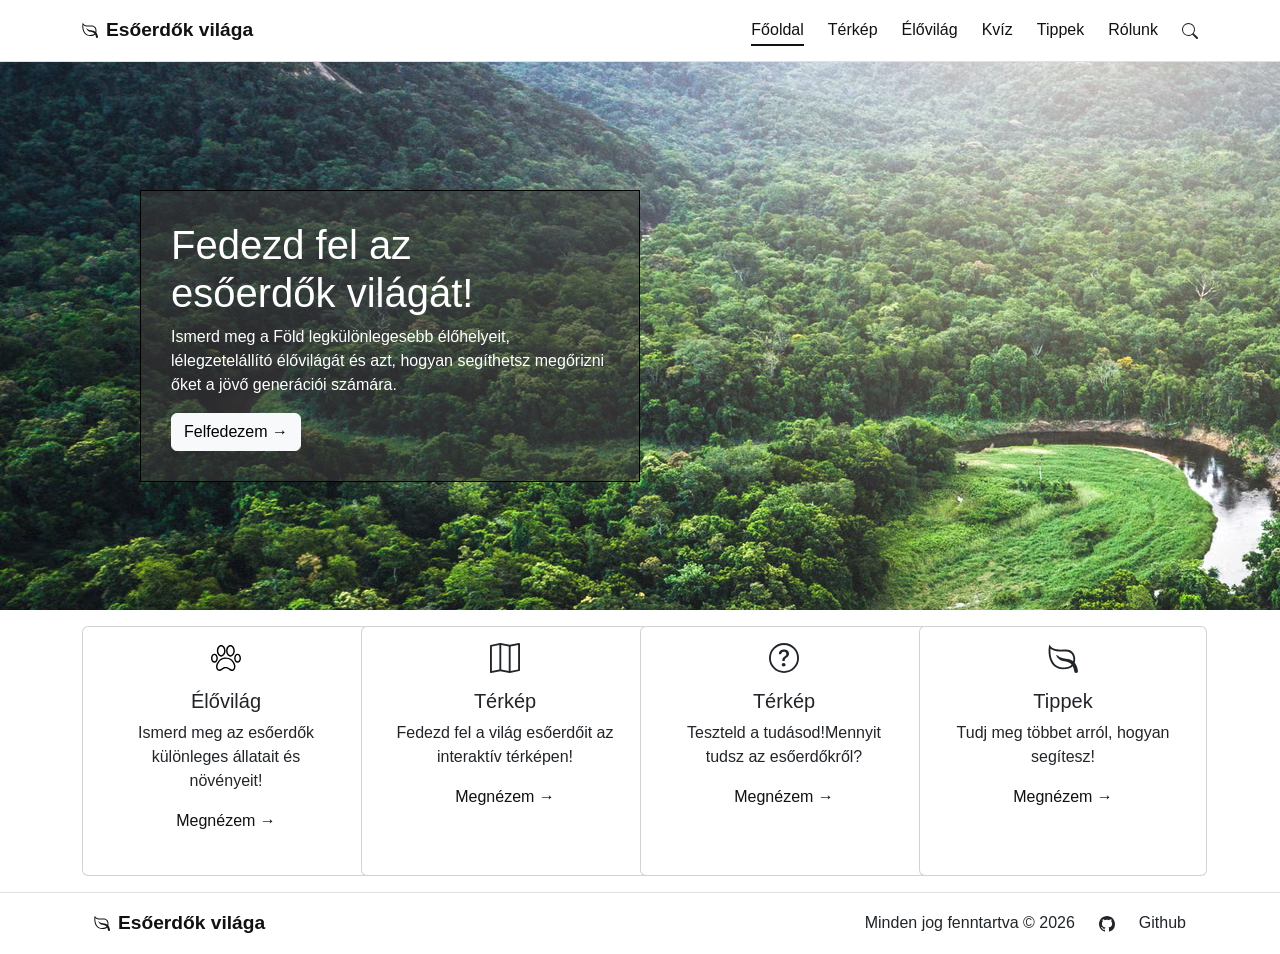
==== index.html @ 0c9f37f6 "kviz.html link hozzáadása a nav-hoz" ====
<!DOCTYPE html>
<html lang="hu">

<head>
    <meta charset="UTF-8">
    <meta name="viewport" content="width=device-width, initial-scale=1.0">
    <title>Esőerdő project</title>
    <link rel="stylesheet" href="css/bootstrap.min.css">
    <link rel="stylesheet" href="css/style.css">

</head>

<body>
    <header class="border-bottom">
        <div class="container d-flex justify-content-between align-items-center py-3">
            <a href="#" class="logo d-flex align-items-center gap-2">
                <svg xmlns="http://www.w3.org/2000/svg" width="16" height="16" fill="currentColor" class="bi bi-leaf"
                    viewBox="0 0 16 16">
                    <path
                        d="M1.4 1.7c.216.289.65.84 1.725 1.274 1.093.44 2.884.774 5.834.528l.37-.023c1.823-.06 3.117.598 3.956 1.579C14.16 6.082 14.5 7.41 14.5 8.5c0 .58-.032 1.285-.229 1.997q.198.248.382.54c.756 1.2 1.19 2.563 1.348 3.966a1 1 0 0 1-1.98.198c-.13-.97-.397-1.913-.868-2.77C12.173 13.386 10.565 14 8 14c-1.854 0-3.32-.544-4.45-1.435-1.125-.887-1.89-2.095-2.391-3.383C.16 6.62.16 3.646.509 1.902L.73.806zm-.05 1.39c-.146 1.609-.008 3.809.74 5.728.457 1.17 1.13 2.213 2.079 2.961.942.744 2.185 1.22 3.83 1.221 2.588 0 3.91-.66 4.609-1.445-1.789-2.46-4.121-1.213-6.342-2.68-.74-.488-1.735-1.323-1.844-2.308-.023-.214.237-.274.38-.112 1.4 1.6 3.573 1.757 5.59 2.045 1.227.215 2.21.526 3.033 1.158.058-.39.075-.782.075-1.158 0-.91-.288-1.988-.975-2.792-.626-.732-1.622-1.281-3.167-1.229l-.316.02c-3.05.253-5.01-.08-6.291-.598a5.3 5.3 0 0 1-1.4-.811" />
                </svg>
                <span>Esőerdők világa</span>
            </a>

            <nav>
                <ul class="d-flex align-items-center gap-4 m-0 p-0">
                    <li><a href="#" class="active">Főoldal</a></li>
                    <li><a href="#">Térkép</a></li>
                    <li><a href="#">Élővilág</a></li>
                    <li><a href="./pages/kviz.html">Kvíz</a></li>
                    <li><a href="#">Tippek</a></li>
                    <li><a href="#">Rólunk</a></li>
                    <li>
                        <svg xmlns="http://www.w3.org/2000/svg" width="16" height="16" fill="currentColor"
                            class="bi bi-search" viewBox="0 0 16 16">
                            <path
                                d="M11.742 10.344a6.5 6.5 0 1 0-1.397 1.398h-.001q.044.06.098.115l3.85 3.85a1 1 0 0 0 1.415-1.414l-3.85-3.85a1 1 0 0 0-.115-.1zM12 6.5a5.5 5.5 0 1 1-11 0 5.5 5.5 0 0 1 11 0" />
                        </svg>
                    </li>
                </ul>
            </nav>
        </div>
    </header>
    <main>
        <section class="hero mb-3">
            <div class="container">
                <div class="col-lg-6">
                    <h1>Fedezd fel az<br>esőerdők világát!</h1>
                    <p>
                        Ismerd meg a Föld legkülönlegesebb élőhelyeit, lélegzetelállító
                        élővilágát és azt, hogyan segíthetsz megőrizni őket a jövő generációi számára.
                    </p>
                    <a href="#" class="btn btn-light hero-btn">Felfedezem →</a>
                </div>
            </div>
        </section>
        <section class="cards mb-3">
            <div class="container">
                <div class="d-flex">
                    <div class="col-lg-3">
                        <div class="card p-3 text-center" style="width: 18rem;">
                            <img src="./img/paw-icon.svg" class="card-img-top paw" alt="Állat Mancs"
                                title="Állat Mancs">
                            <div class="card-body">
                                <h5 class="card-title">Élővilág</h5>
                                <p class="card-text">Ismerd meg az esőerdők különleges állatait és növényeit!</p>
                                <a href="#">Megnézem →</a>
                            </div>
                        </div>
                    </div>

                    <div class="col-lg-3">
                        <div class="card p-3 text-center" style="width: 18rem;">
                            <svg class="card-img-top" title="Térkép Ikon" alt="Térkép Ikon"
                                xmlns="http://www.w3.org/2000/svg" width="16" height="16" fill="currentColor"
                                class="bi bi-map" viewBox="0 0 16 16">
                                <path fill-rule="evenodd"
                                    d="M15.817.113A.5.5 0 0 1 16 .5v14a.5.5 0 0 1-.402.49l-5 1a.5.5 0 0 1-.196 0L5.5 15.01l-4.902.98A.5.5 0 0 1 0 15.5v-14a.5.5 0 0 1 .402-.49l5-1a.5.5 0 0 1 .196 0L10.5.99l4.902-.98a.5.5 0 0 1 .415.103M10 1.91l-4-.8v12.98l4 .8zm1 12.98 4-.8V1.11l-4 .8zm-6-.8V1.11l-4 .8v12.98z" />
                            </svg>
                            <div class="card-body">
                                <h5 class="card-title">Térkép</h5>
                                <p class="card-text">Fedezd fel a világ esőerdőit az interaktív térképen!</p>
                                <a href="#">Megnézem →</a>
                            </div>
                        </div>
                    </div>

                    <div class="col-lg-3">
                        <div class="card p-3 text-center" style="width: 18rem;">
                            <svg class="card-img-top" title="Kvíz Ikon" alt="Kvíz Ikon"
                                xmlns="http://www.w3.org/2000/svg" width="16" height="16" fill="currentColor"
                                class="bi bi-question-circle" viewBox="0 0 16 16">
                                <path d="M8 15A7 7 0 1 1 8 1a7 7 0 0 1 0 14m0 1A8 8 0 1 0 8 0a8 8 0 0 0 0 16" />
                                <path
                                    d="M5.255 5.786a.237.237 0 0 0 .241.247h.825c.138 0 .248-.113.266-.25.09-.656.54-1.134 1.342-1.134.686 0 1.314.343 1.314 1.168 0 .635-.374.927-.965 1.371-.673.489-1.206 1.06-1.168 1.987l.003.217a.25.25 0 0 0 .25.246h.811a.25.25 0 0 0 .25-.25v-.105c0-.718.273-.927 1.01-1.486.609-.463 1.244-.977 1.244-2.056 0-1.511-1.276-2.241-2.673-2.241-1.267 0-2.655.59-2.75 2.286m1.557 5.763c0 .533.425.927 1.01.927.609 0 1.028-.394 1.028-.927 0-.552-.42-.94-1.029-.94-.584 0-1.009.388-1.009.94" />
                            </svg>
                            <div class="card-body">
                                <h5 class="card-title">Térkép</h5>
                                <p class="card-text">Teszteld a tudásod!Mennyit tudsz az esőerdőkről?</p>
                                <a href="#">Megnézem →</a>
                            </div>
                        </div>
                    </div>

                    <div class="col-lg-3">
                        <div class="card text-center p-3" style="width: 18rem;">
                            <svg class="card-img-top" title="Levél Ikon" alt="Levél Ikon"
                             xmlns="http://www.w3.org/2000/svg" width="16" height="16" fill="currentColor"
                                class="bi bi-leaf" viewBox="0 0 16 16">
                                <path
                                    d="M1.4 1.7c.216.289.65.84 1.725 1.274 1.093.44 2.884.774 5.834.528l.37-.023c1.823-.06 3.117.598 3.956 1.579C14.16 6.082 14.5 7.41 14.5 8.5c0 .58-.032 1.285-.229 1.997q.198.248.382.54c.756 1.2 1.19 2.563 1.348 3.966a1 1 0 0 1-1.98.198c-.13-.97-.397-1.913-.868-2.77C12.173 13.386 10.565 14 8 14c-1.854 0-3.32-.544-4.45-1.435-1.125-.887-1.89-2.095-2.391-3.383C.16 6.62.16 3.646.509 1.902L.73.806zm-.05 1.39c-.146 1.609-.008 3.809.74 5.728.457 1.17 1.13 2.213 2.079 2.961.942.744 2.185 1.22 3.83 1.221 2.588 0 3.91-.66 4.609-1.445-1.789-2.46-4.121-1.213-6.342-2.68-.74-.488-1.735-1.323-1.844-2.308-.023-.214.237-.274.38-.112 1.4 1.6 3.573 1.757 5.59 2.045 1.227.215 2.21.526 3.033 1.158.058-.39.075-.782.075-1.158 0-.91-.288-1.988-.975-2.792-.626-.732-1.622-1.281-3.167-1.229l-.316.02c-3.05.253-5.01-.08-6.291-.598a5.3 5.3 0 0 1-1.4-.811" />
                            </svg>
                            <div class="card-body">
                                <h5 class="card-title">Tippek</h5>
                                <p class="card-text">Tudj meg többet arról, hogyan segítesz!</p>
                                <a href="#">Megnézem →</a>
                            </div>
                        </div>
                    </div>
                </div>
            </div>
        </section>
    </main>
    <footer class="border-top">
        <div class="container">
            <div class="container d-flex justify-content-between align-items-center py-3">
                <a href="#" class="logo d-flex align-items-center gap-2">
                    <svg xmlns="http://www.w3.org/2000/svg" width="16" height="16" fill="currentColor"
                        class="bi bi-leaf" viewBox="0 0 16 16">
                        <path
                            d="M1.4 1.7c.216.289.65.84 1.725 1.274 1.093.44 2.884.774 5.834.528l.37-.023c1.823-.06 3.117.598 3.956 1.579C14.16 6.082 14.5 7.41 14.5 8.5c0 .58-.032 1.285-.229 1.997q.198.248.382.54c.756 1.2 1.19 2.563 1.348 3.966a1 1 0 0 1-1.98.198c-.13-.97-.397-1.913-.868-2.77C12.173 13.386 10.565 14 8 14c-1.854 0-3.32-.544-4.45-1.435-1.125-.887-1.89-2.095-2.391-3.383C.16 6.62.16 3.646.509 1.902L.73.806zm-.05 1.39c-.146 1.609-.008 3.809.74 5.728.457 1.17 1.13 2.213 2.079 2.961.942.744 2.185 1.22 3.83 1.221 2.588 0 3.91-.66 4.609-1.445-1.789-2.46-4.121-1.213-6.342-2.68-.74-.488-1.735-1.323-1.844-2.308-.023-.214.237-.274.38-.112 1.4 1.6 3.573 1.757 5.59 2.045 1.227.215 2.21.526 3.033 1.158.058-.39.075-.782.075-1.158 0-.91-.288-1.988-.975-2.792-.626-.732-1.622-1.281-3.167-1.229l-.316.02c-3.05.253-5.01-.08-6.291-.598a5.3 5.3 0 0 1-1.4-.811" />
                    </svg>
                    <span>Esőerdők világa</span>
                </a>

                <nav>
                    <ul class="d-flex align-items-center gap-4 m-0 p-0">
                        <li>Minden jog fenntartva &copy; 2026</li>
                        <li><svg xmlns="http://www.w3.org/2000/svg" width="16" height="16" fill="currentColor"
                                class="bi bi-github" viewBox="0 0 16 16">
                                <path
                                    d="M8 0C3.58 0 0 3.58 0 8c0 3.54 2.29 6.53 5.47 7.59.4.07.55-.17.55-.38 0-.19-.01-.82-.01-1.49-2.01.37-2.53-.49-2.69-.94-.09-.23-.48-.94-.82-1.13-.28-.15-.68-.52-.01-.53.63-.01 1.08.58 1.23.82.72 1.21 1.87.87 2.33.66.07-.52.28-.87.51-1.07-1.78-.2-3.64-.89-3.64-3.95 0-.87.31-1.59.82-2.15-.08-.2-.36-1.02.08-2.12 0 0 .67-.21 2.2.82.64-.18 1.32-.27 2-.27s1.36.09 2 .27c1.53-1.04 2.2-.82 2.2-.82.44 1.1.16 1.92.08 2.12.51.56.82 1.27.82 2.15 0 3.07-1.87 3.75-3.65 3.95.29.25.54.73.54 1.48 0 1.07-.01 1.93-.01 2.2 0 .21.15.46.55.38A8.01 8.01 0 0 0 16 8c0-4.42-3.58-8-8-8" />
                            </svg></li>
                        <li>Github</li>
                    </ul>
                </nav>
            </div>
        </div>
    </footer>
    <script src="js/bootstrap.bundle.min.js"></script>
    <script src="js/script.js"></script>
</body>

</html>
---- css/style.css ----
body {
    font-family: 'Inter', sans-serif;
}

.logo {
    color: #111;
    font-size: larger;
    font-weight: 700;
    text-decoration: none;
}

header ul,
footer ul {
    list-style: none;
}

header nav a,
footer nav a {
    font-size: medium;
    padding-bottom: 6px;
    border-bottom: 2px solid transparent;
}

.card-body a,
header nav a,
footer nav a {
    text-decoration: none;
    color: #111;
}

header nav a.active,
header nav a:hover {
    border-bottom-color: #111;
}

.hero {
    background-image: url(../img/hero-bg.webp);
    padding: 10%;
    color: #fff;
}

.hero .col-lg-6 {
    background-color: rgba(58, 56, 56, 0.6);
    border: 1px solid black;
    padding: 3%;
}

.cards svg, .paw{
    height: 30px;
}

.card{
    height: 250px;
}
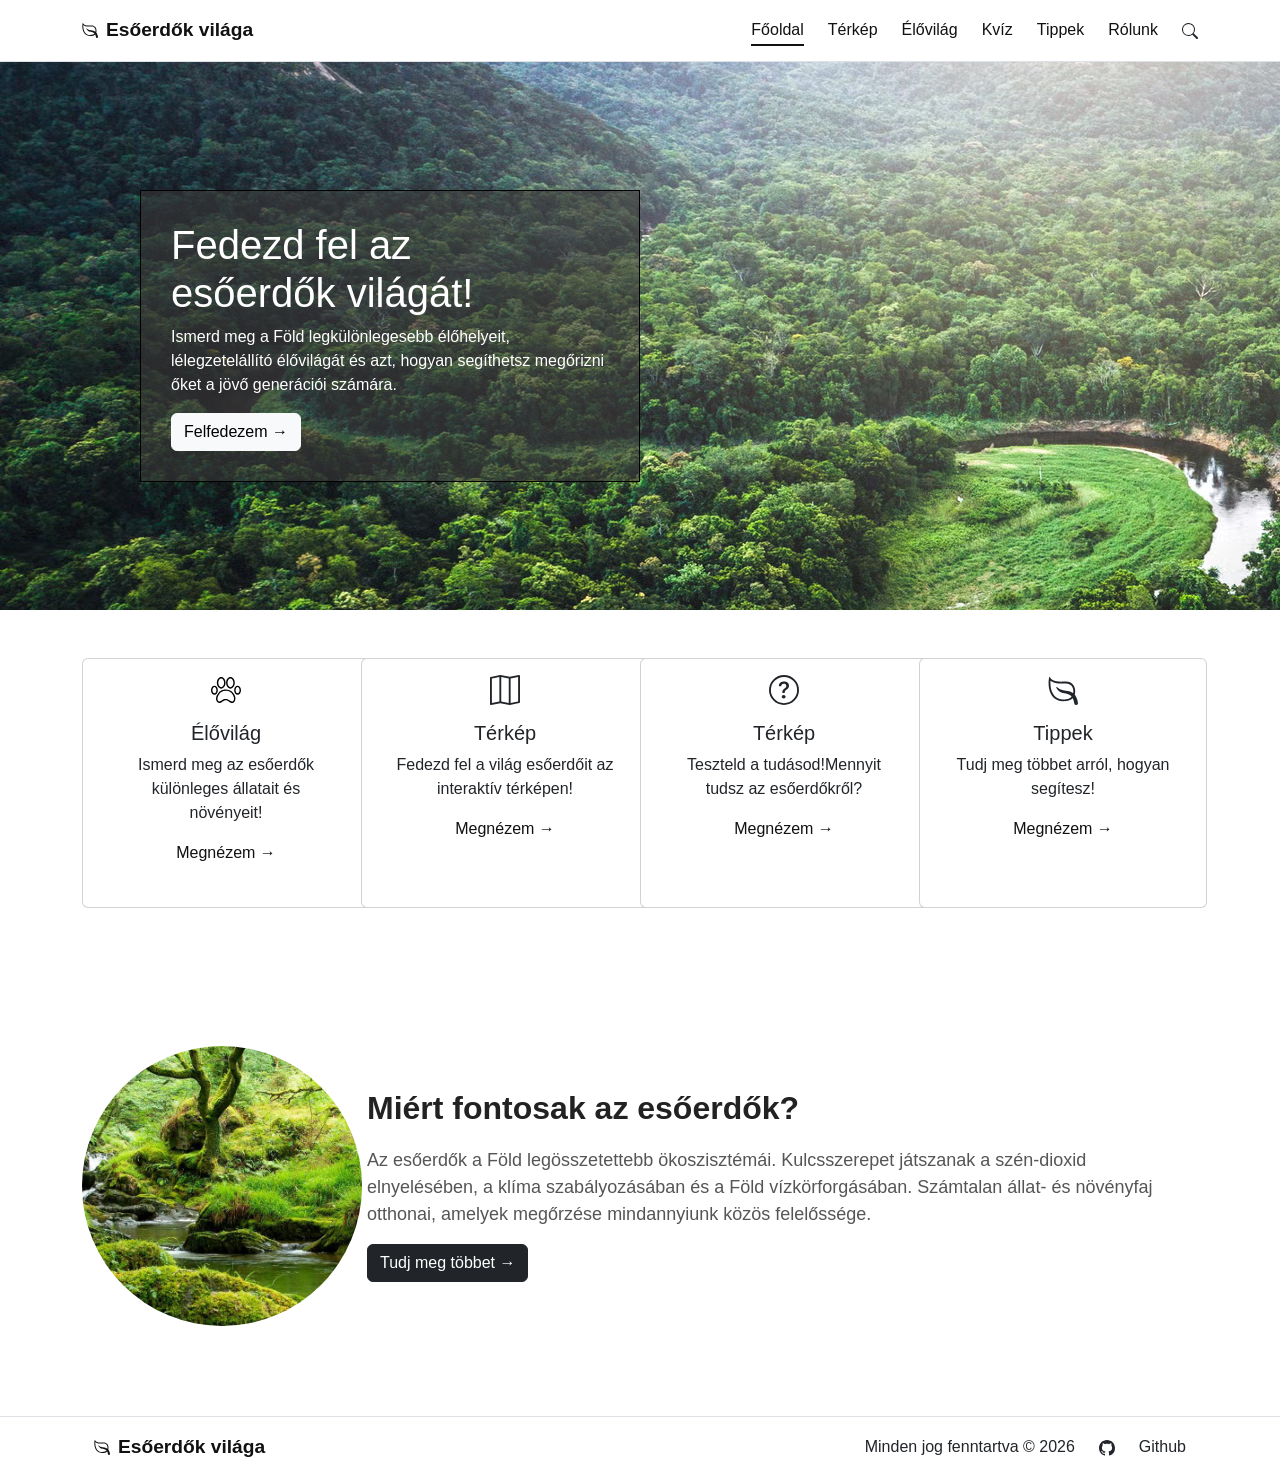
==== commit cb7da76a: "about rész elkészítése" ====
--- a/index.html
+++ b/index.html
@@ -42,7 +42,7 @@
         </div>
     </header>
     <main>
-        <section class="hero mb-3">
+        <section class="hero mb-5">
             <div class="container">
                 <div class="col-lg-6">
                     <h1>Fedezd fel az<br>esőerdők világát!</h1>
@@ -54,7 +54,7 @@
                 </div>
             </div>
         </section>
-        <section class="cards mb-3">
+        <section class="cards mb-5">
             <div class="container">
                 <div class="d-flex">
                     <div class="col-lg-3">
@@ -105,7 +105,7 @@
                     <div class="col-lg-3">
                         <div class="card text-center p-3" style="width: 18rem;">
                             <svg class="card-img-top" title="Levél Ikon" alt="Levél Ikon"
-                             xmlns="http://www.w3.org/2000/svg" width="16" height="16" fill="currentColor"
+                                xmlns="http://www.w3.org/2000/svg" width="16" height="16" fill="currentColor"
                                 class="bi bi-leaf" viewBox="0 0 16 16">
                                 <path
                                     d="M1.4 1.7c.216.289.65.84 1.725 1.274 1.093.44 2.884.774 5.834.528l.37-.023c1.823-.06 3.117.598 3.956 1.579C14.16 6.082 14.5 7.41 14.5 8.5c0 .58-.032 1.285-.229 1.997q.198.248.382.54c.756 1.2 1.19 2.563 1.348 3.966a1 1 0 0 1-1.98.198c-.13-.97-.397-1.913-.868-2.77C12.173 13.386 10.565 14 8 14c-1.854 0-3.32-.544-4.45-1.435-1.125-.887-1.89-2.095-2.391-3.383C.16 6.62.16 3.646.509 1.902L.73.806zm-.05 1.39c-.146 1.609-.008 3.809.74 5.728.457 1.17 1.13 2.213 2.079 2.961.942.744 2.185 1.22 3.83 1.221 2.588 0 3.91-.66 4.609-1.445-1.789-2.46-4.121-1.213-6.342-2.68-.74-.488-1.735-1.323-1.844-2.308-.023-.214.237-.274.38-.112 1.4 1.6 3.573 1.757 5.59 2.045 1.227.215 2.21.526 3.033 1.158.058-.39.075-.782.075-1.158 0-.91-.288-1.988-.975-2.792-.626-.732-1.622-1.281-3.167-1.229l-.316.02c-3.05.253-5.01-.08-6.291-.598a5.3 5.3 0 0 1-1.4-.811" />
@@ -116,6 +116,25 @@
                                 <a href="#">Megnézem →</a>
                             </div>
                         </div>
+                    </div>
+                </div>
+            </div>
+        </section>
+        <section class="about">
+            <div class="container">
+                <div class="row align-items-center">
+                    <div class="col-lg-3">
+                        <img src="./img/esoerdo-folyo.jpg" class="about-img rounded-circle" alt="Esőerdő és folyó"
+                            title="Esőerdő és folyó">
+                    </div>
+                    <div class="col-lg-9">
+                        <h2>Miért fontosak az esőerdők?</h2>
+                        <p>
+                            Az esőerdők a Föld legösszetettebb ökoszisztémái. Kulcsszerepet játszanak a szén-dioxid
+                            elnyelésében, a klíma szabályozásában és a Föld vízkörforgásában. Számtalan állat- és
+                            növényfaj otthonai, amelyek megőrzése mindannyiunk közös felelőssége.
+                        </p>
+                        <button type="button" class="btn btn-dark"><a href="#">Tudj meg többet →</a></button>   
                     </div>
                 </div>
             </div>
--- a/css/style.css
+++ b/css/style.css
@@ -51,4 +51,30 @@
 
 .card{
     height: 250px;
+}
+
+
+.about {
+    padding: 90px 0;
+}
+
+.about-img {
+    width: 280px;
+    height: 280px;
+    object-fit: cover;
+}
+
+.about h2 {
+    font-weight: 700;
+    color: #222;
+    margin-bottom: 20px;
+}
+
+.about p {
+    color: #555;
+    font-size: 18px;
+}
+.btn-dark a {
+  color: #fff;
+  text-decoration: none;
 }
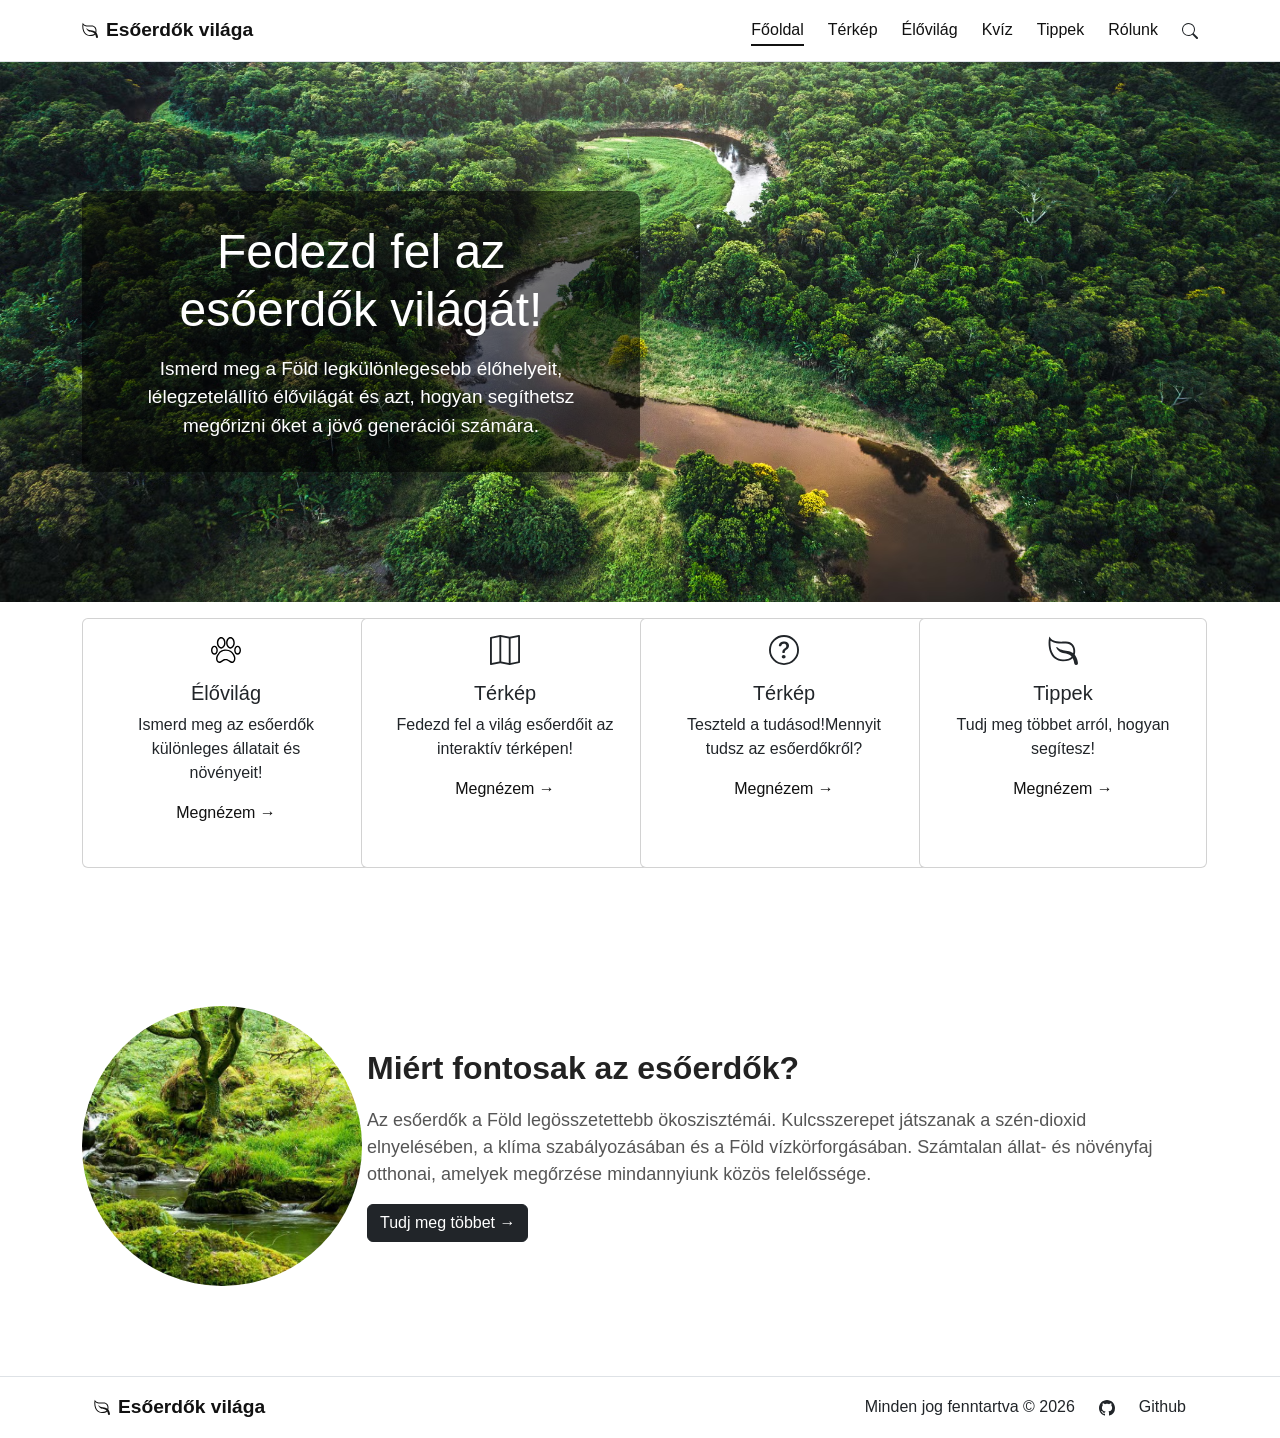
==== commit a957fc15: "elovilag.js + főoldal hero szépítés" ====
--- a/index.html
+++ b/index.html
@@ -25,11 +25,11 @@
             <nav>
                 <ul class="d-flex align-items-center gap-4 m-0 p-0">
                     <li><a href="#" class="active">Főoldal</a></li>
-                    <li><a href="#">Térkép</a></li>
-                    <li><a href="#">Élővilág</a></li>
+                    <li><a href="./pages/terkep.html">Térkép</a></li>
+                    <li><a href="./pages/elovilag.html">Élővilág</a></li>
                     <li><a href="./pages/kviz.html">Kvíz</a></li>
-                    <li><a href="#">Tippek</a></li>
-                    <li><a href="#">Rólunk</a></li>
+                    <li><a href="./pages/tippek.html">Tippek</a></li>
+                    <li><a href="./pages/rolunk.html">Rólunk</a></li>
                     <li>
                         <svg xmlns="http://www.w3.org/2000/svg" width="16" height="16" fill="currentColor"
                             class="bi bi-search" viewBox="0 0 16 16">
@@ -42,15 +42,14 @@
         </div>
     </header>
     <main>
-        <section class="hero mb-5">
+        <section class="hero text-center mb-3">
             <div class="container">
                 <div class="col-lg-6">
-                    <h1>Fedezd fel az<br>esőerdők világát!</h1>
+                    <h1>Fedezd fel az
+                        esőerdők világát!</h1>
                     <p>
-                        Ismerd meg a Föld legkülönlegesebb élőhelyeit, lélegzetelállító
-                        élővilágát és azt, hogyan segíthetsz megőrizni őket a jövő generációi számára.
+                        Ismerd meg a Föld legkülönlegesebb élőhelyeit, lélegzetelállító élővilágát és azt, hogyan segíthetsz megőrizni őket a jövő generációi számára.
                     </p>
-                    <a href="#" class="btn btn-light hero-btn">Felfedezem →</a>
                 </div>
             </div>
         </section>
@@ -134,7 +133,7 @@
                             elnyelésében, a klíma szabályozásában és a Föld vízkörforgásában. Számtalan állat- és
                             növényfaj otthonai, amelyek megőrzése mindannyiunk közös felelőssége.
                         </p>
-                        <button type="button" class="btn btn-dark"><a href="#">Tudj meg többet →</a></button>   
+                        <button type="button" class="btn btn-dark"><a href="#">Tudj meg többet →</a></button>
                     </div>
                 </div>
             </div>
--- a/css/style.css
+++ b/css/style.css
@@ -34,22 +34,36 @@
 }
 
 .hero {
-    background-image: url(../img/hero-bg.webp);
-    padding: 10%;
+    width: 100%;
+    min-height: 60vh;
+    background: url("../img/hero-bg.webp") center / cover no-repeat;
+    display: flex;
+    align-items: center;
+}
+
+.hero .col-lg-6 {
+    padding: 32px 40px;
+    background: rgba(0, 0, 0, 0.55);
+    border-radius: 10px;
     color: #fff;
 }
 
-.hero .col-lg-6 {
-    background-color: rgba(58, 56, 56, 0.6);
-    border: 1px solid black;
-    padding: 3%;
+.hero h1 {
+    font-size: 48px;
+    margin-bottom: 16px;
 }
 
-.cards svg, .paw{
+.hero p {
+    font-size: 19px;
+    margin: 0;
+}
+
+.cards svg,
+.paw {
     height: 30px;
 }
 
-.card{
+.card {
     height: 250px;
 }
 
@@ -74,7 +88,8 @@
     color: #555;
     font-size: 18px;
 }
+
 .btn-dark a {
-  color: #fff;
-  text-decoration: none;
+    color: #fff;
+    text-decoration: none;
 }
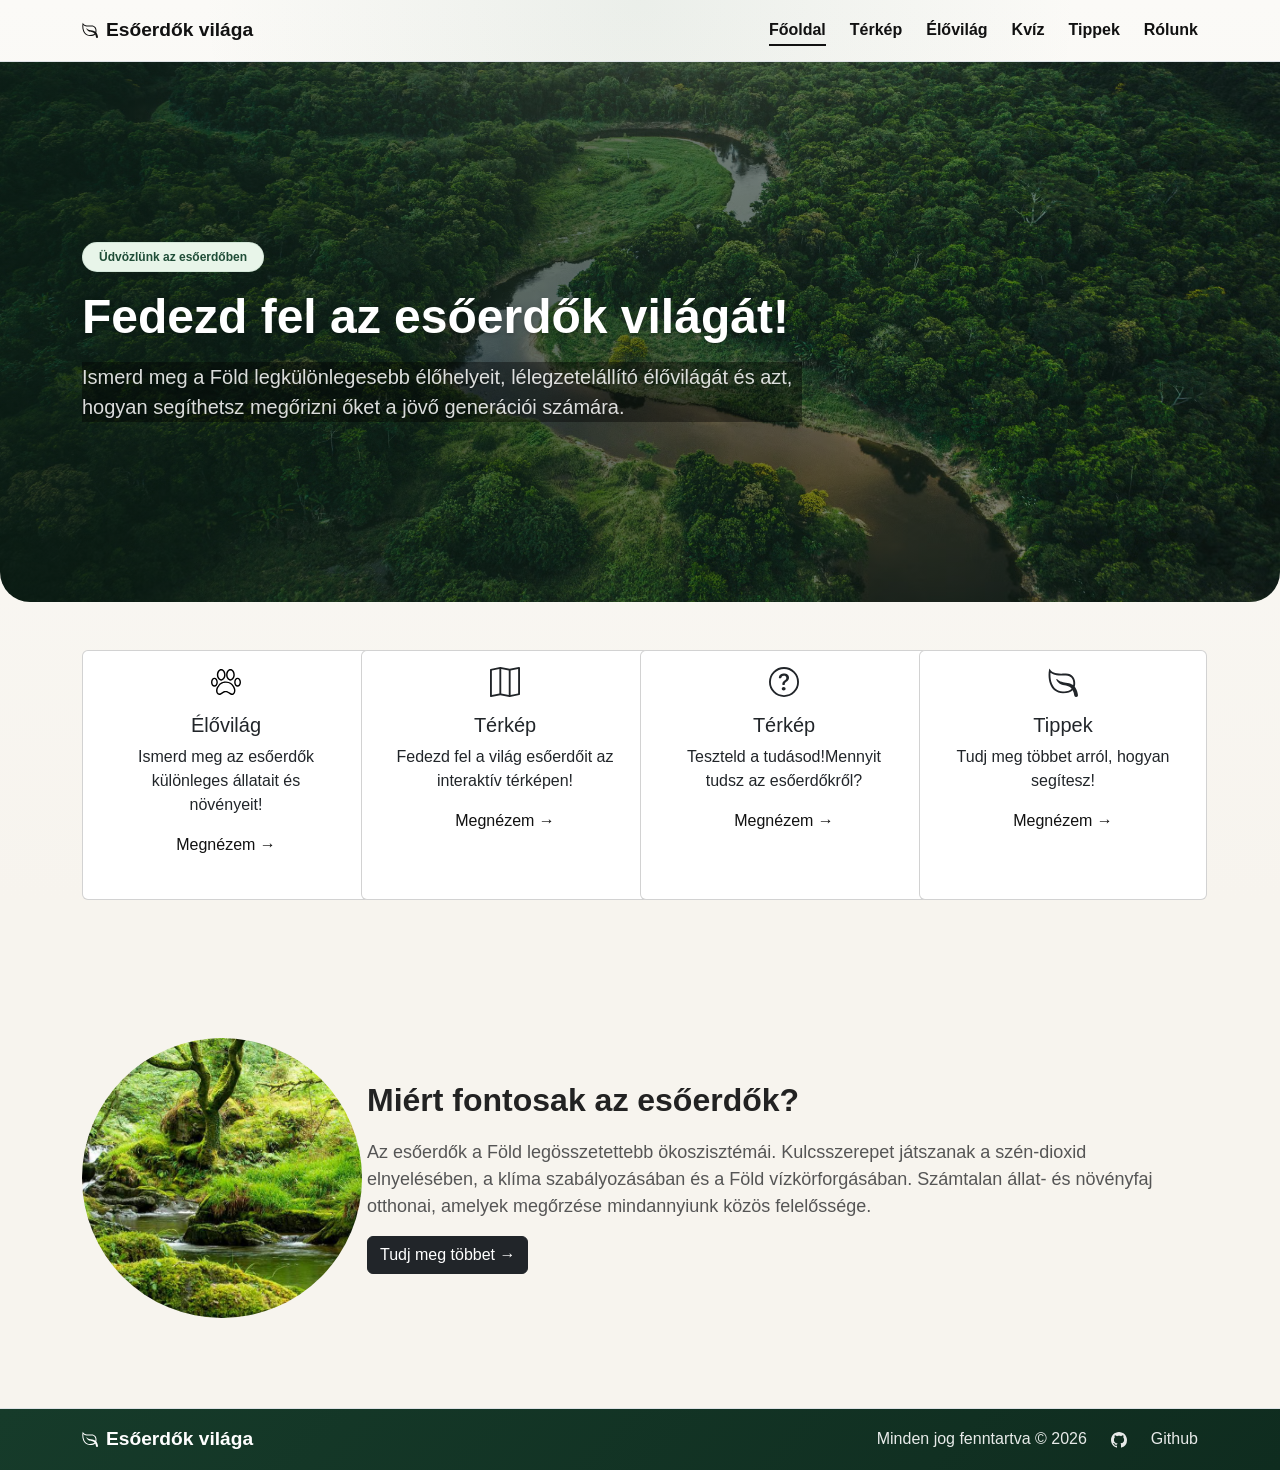
==== commit f7e000a2: "navbar, hero és footer egységesítése globálisan" ====
--- a/index.html
+++ b/index.html
@@ -30,30 +30,25 @@
                     <li><a href="./pages/kviz.html">Kvíz</a></li>
                     <li><a href="./pages/tippek.html">Tippek</a></li>
                     <li><a href="./pages/rolunk.html">Rólunk</a></li>
-                    <li>
-                        <svg xmlns="http://www.w3.org/2000/svg" width="16" height="16" fill="currentColor"
-                            class="bi bi-search" viewBox="0 0 16 16">
-                            <path
-                                d="M11.742 10.344a6.5 6.5 0 1 0-1.397 1.398h-.001q.044.06.098.115l3.85 3.85a1 1 0 0 0 1.415-1.414l-3.85-3.85a1 1 0 0 0-.115-.1zM12 6.5a5.5 5.5 0 1 1-11 0 5.5 5.5 0 0 1 11 0" />
-                        </svg>
-                    </li>
                 </ul>
             </nav>
         </div>
     </header>
     <main>
-        <section class="hero text-center mb-3">
-            <div class="container">
-                <div class="col-lg-6">
-                    <h1>Fedezd fel az
-                        esőerdők világát!</h1>
-                    <p>
-                        Ismerd meg a Föld legkülönlegesebb élőhelyeit, lélegzetelállító élővilágát és azt, hogyan segíthetsz megőrizni őket a jövő generációi számára.
-                    </p>
+        <section class="hero">
+            <div class="container hero-content">
+                <div class="row align-items-center">
+                    <div class="col-lg-8">
+                        <span class="badge hero-badge rounded-pill px-3 py-2 mb-3">Üdvözlünk az esőerdőben</span>
+                        <h1 class="display-5 fw-bold mb-3">Fedezd fel az esőerdők világát!</h1>
+                        <p class="lead subtitle mb-0">
+                            Ismerd meg a Föld legkülönlegesebb élőhelyeit, lélegzetelállító élővilágát és azt, hogyan segíthetsz megőrizni őket a jövő generációi számára.
+                        </p>
+                    </div>
                 </div>
             </div>
         </section>
-        <section class="cards mb-5">
+        <section class="cards pt-5 mb-5">
             <div class="container">
                 <div class="d-flex">
                     <div class="col-lg-3">
@@ -140,29 +135,27 @@
         </section>
     </main>
     <footer class="border-top">
-        <div class="container">
-            <div class="container d-flex justify-content-between align-items-center py-3">
-                <a href="#" class="logo d-flex align-items-center gap-2">
-                    <svg xmlns="http://www.w3.org/2000/svg" width="16" height="16" fill="currentColor"
-                        class="bi bi-leaf" viewBox="0 0 16 16">
-                        <path
-                            d="M1.4 1.7c.216.289.65.84 1.725 1.274 1.093.44 2.884.774 5.834.528l.37-.023c1.823-.06 3.117.598 3.956 1.579C14.16 6.082 14.5 7.41 14.5 8.5c0 .58-.032 1.285-.229 1.997q.198.248.382.54c.756 1.2 1.19 2.563 1.348 3.966a1 1 0 0 1-1.98.198c-.13-.97-.397-1.913-.868-2.77C12.173 13.386 10.565 14 8 14c-1.854 0-3.32-.544-4.45-1.435-1.125-.887-1.89-2.095-2.391-3.383C.16 6.62.16 3.646.509 1.902L.73.806zm-.05 1.39c-.146 1.609-.008 3.809.74 5.728.457 1.17 1.13 2.213 2.079 2.961.942.744 2.185 1.22 3.83 1.221 2.588 0 3.91-.66 4.609-1.445-1.789-2.46-4.121-1.213-6.342-2.68-.74-.488-1.735-1.323-1.844-2.308-.023-.214.237-.274.38-.112 1.4 1.6 3.573 1.757 5.59 2.045 1.227.215 2.21.526 3.033 1.158.058-.39.075-.782.075-1.158 0-.91-.288-1.988-.975-2.792-.626-.732-1.622-1.281-3.167-1.229l-.316.02c-3.05.253-5.01-.08-6.291-.598a5.3 5.3 0 0 1-1.4-.811" />
-                    </svg>
-                    <span>Esőerdők világa</span>
-                </a>
+        <div class="container d-flex justify-content-between align-items-center py-3">
+            <a href="#" class="logo d-flex align-items-center gap-2">
+                <svg xmlns="http://www.w3.org/2000/svg" width="16" height="16" fill="currentColor"
+                    class="bi bi-leaf" viewBox="0 0 16 16">
+                    <path
+                        d="M1.4 1.7c.216.289.65.84 1.725 1.274 1.093.44 2.884.774 5.834.528l.37-.023c1.823-.06 3.117.598 3.956 1.579C14.16 6.082 14.5 7.41 14.5 8.5c0 .58-.032 1.285-.229 1.997q.198.248.382.54c.756 1.2 1.19 2.563 1.348 3.966a1 1 0 0 1-1.98.198c-.13-.97-.397-1.913-.868-2.77C12.173 13.386 10.565 14 8 14c-1.854 0-3.32-.544-4.45-1.435-1.125-.887-1.89-2.095-2.391-3.383C.16 6.62.16 3.646.509 1.902L.73.806zm-.05 1.39c-.146 1.609-.008 3.809.74 5.728.457 1.17 1.13 2.213 2.079 2.961.942.744 2.185 1.22 3.83 1.221 2.588 0 3.91-.66 4.609-1.445-1.789-2.46-4.121-1.213-6.342-2.68-.74-.488-1.735-1.323-1.844-2.308-.023-.214.237-.274.38-.112 1.4 1.6 3.573 1.757 5.59 2.045 1.227.215 2.21.526 3.033 1.158.058-.39.075-.782.075-1.158 0-.91-.288-1.988-.975-2.792-.626-.732-1.622-1.281-3.167-1.229l-.316.02c-3.05.253-5.01-.08-6.291-.598a5.3 5.3 0 0 1-1.4-.811" />
+                </svg>
+                <span>Esőerdők világa</span>
+            </a>
 
-                <nav>
-                    <ul class="d-flex align-items-center gap-4 m-0 p-0">
-                        <li>Minden jog fenntartva &copy; 2026</li>
-                        <li><svg xmlns="http://www.w3.org/2000/svg" width="16" height="16" fill="currentColor"
-                                class="bi bi-github" viewBox="0 0 16 16">
-                                <path
-                                    d="M8 0C3.58 0 0 3.58 0 8c0 3.54 2.29 6.53 5.47 7.59.4.07.55-.17.55-.38 0-.19-.01-.82-.01-1.49-2.01.37-2.53-.49-2.69-.94-.09-.23-.48-.94-.82-1.13-.28-.15-.68-.52-.01-.53.63-.01 1.08.58 1.23.82.72 1.21 1.87.87 2.33.66.07-.52.28-.87.51-1.07-1.78-.2-3.64-.89-3.64-3.95 0-.87.31-1.59.82-2.15-.08-.2-.36-1.02.08-2.12 0 0 .67-.21 2.2.82.64-.18 1.32-.27 2-.27s1.36.09 2 .27c1.53-1.04 2.2-.82 2.2-.82.44 1.1.16 1.92.08 2.12.51.56.82 1.27.82 2.15 0 3.07-1.87 3.75-3.65 3.95.29.25.54.73.54 1.48 0 1.07-.01 1.93-.01 2.2 0 .21.15.46.55.38A8.01 8.01 0 0 0 16 8c0-4.42-3.58-8-8-8" />
-                            </svg></li>
-                        <li>Github</li>
-                    </ul>
-                </nav>
-            </div>
+            <nav>
+                <ul class="d-flex align-items-center gap-4 m-0 p-0">
+                    <li>Minden jog fenntartva &copy; 2026</li>
+                    <li><svg xmlns="http://www.w3.org/2000/svg" width="16" height="16" fill="currentColor"
+                            class="bi bi-github" viewBox="0 0 16 16">
+                            <path
+                                d="M8 0C3.58 0 0 3.58 0 8c0 3.54 2.29 6.53 5.47 7.59.4.07.55-.17.55-.38 0-.19-.01-.82-.01-1.49-2.01.37-2.53-.49-2.69-.94-.09-.23-.48-.94-.82-1.13-.28-.15-.68-.52-.01-.53.63-.01 1.08.58 1.23.82.72 1.21 1.87.87 2.33.66.07-.52.28-.87.51-1.07-1.78-.2-3.64-.89-3.64-3.95 0-.87.31-1.59.82-2.15-.08-.2-.36-1.02.08-2.12 0 0 .67-.21 2.2.82.64-.18 1.32-.27 2-.27s1.36.09 2 .27c1.53-1.04 2.2-.82 2.2-.82.44 1.1.16 1.92.08 2.12.51.56.82 1.27.82 2.15 0 3.07-1.87 3.75-3.65 3.95.29.25.54.73.54 1.48 0 1.07-.01 1.93-.01 2.2 0 .21.15.46.55.38A8.01 8.01 0 0 0 16 8c0-4.42-3.58-8-8-8" />
+                        </svg></li>
+                    <li>Github</li>
+                </ul>
+            </nav>
         </div>
     </footer>
     <script src="js/bootstrap.bundle.min.js"></script>
--- a/css/style.css
+++ b/css/style.css
@@ -1,5 +1,13 @@
+:root {
+    --hero-overlay: linear-gradient(90deg, rgba(10, 30, 20, .80), rgba(10, 30, 20, .45));
+}
+
 body {
     font-family: 'Inter', sans-serif;
+    background:
+        radial-gradient(circle at top, rgba(45, 106, 79, .08), transparent 40%) 0 0 / 100% 100vh no-repeat,
+        linear-gradient(180deg, #fbfaf7 0%, #f7f4ee 100%) 0 0 / 100% 100vh no-repeat,
+        #f7f4ee;
 }
 
 .logo {
@@ -22,10 +30,13 @@
 }
 
 .card-body a,
-header nav a,
-footer nav a {
+header nav a {
     text-decoration: none;
     color: #111;
+}
+
+header nav a {
+    font-weight: 700;
 }
 
 header nav a.active,
@@ -34,28 +45,54 @@
 }
 
 .hero {
-    width: 100%;
-    min-height: 60vh;
-    background: url("../img/hero-bg.webp") center / cover no-repeat;
+    position: relative;
+    overflow: hidden;
     display: flex;
     align-items: center;
+    min-height: 60vh;
+    border-radius: 0 0 30px 30px;
+    color: #fff;
+    background-color: #444;
+    background-image: var(--hero-overlay), url("../img/hero-bg.webp");
+    background-position: center;
+    background-size: cover;
+    background-repeat: no-repeat;
 }
 
-.hero .col-lg-6 {
-    padding: 32px 40px;
-    background: rgba(0, 0, 0, 0.55);
-    border-radius: 10px;
-    color: #fff;
+.hero::after {
+    content: "";
+    position: absolute;
+    inset: auto -10% -55% auto;
+    width: 340px;
+    height: 340px;
+    background: radial-gradient(circle, rgba(255, 255, 255, .10), transparent 70%);
+    border-radius: 50%;
+    pointer-events: none;
+}
+
+.hero-content {
+    position: relative;
+    z-index: 1;
+    padding-top: 4.25rem;
+    padding-bottom: 4.25rem;
 }
 
 .hero h1 {
-    font-size: 48px;
-    margin-bottom: 16px;
+    text-shadow: 0 2px 5px rgba(0, 0, 0, 0.2);
 }
 
-.hero p {
-    font-size: 19px;
-    margin: 0;
+.hero .subtitle {
+    max-width: 720px;
+    color: rgba(255, 255, 255, .85);
+    font-weight: 500;
+    text-shadow: 0 1px 3px rgba(0, 0, 0, 0.2);
+    background-color: rgba(0, 0, 0, 0.4);
+}
+
+.hero-badge {
+    background: #e8f5e9;
+    color: #1f4d37;
+    border: 1px solid rgba(45, 106, 79, .10);
 }
 
 .cards svg,
@@ -92,4 +129,15 @@
 .btn-dark a {
     color: #fff;
     text-decoration: none;
+}
+
+footer {
+    background: linear-gradient(135deg, #163b2a, #0f2c1f);
+    color: rgba(255, 255, 255, .9);
+}
+
+footer .logo,
+footer nav a {
+    color: #fff;
+    text-decoration: none;
 }
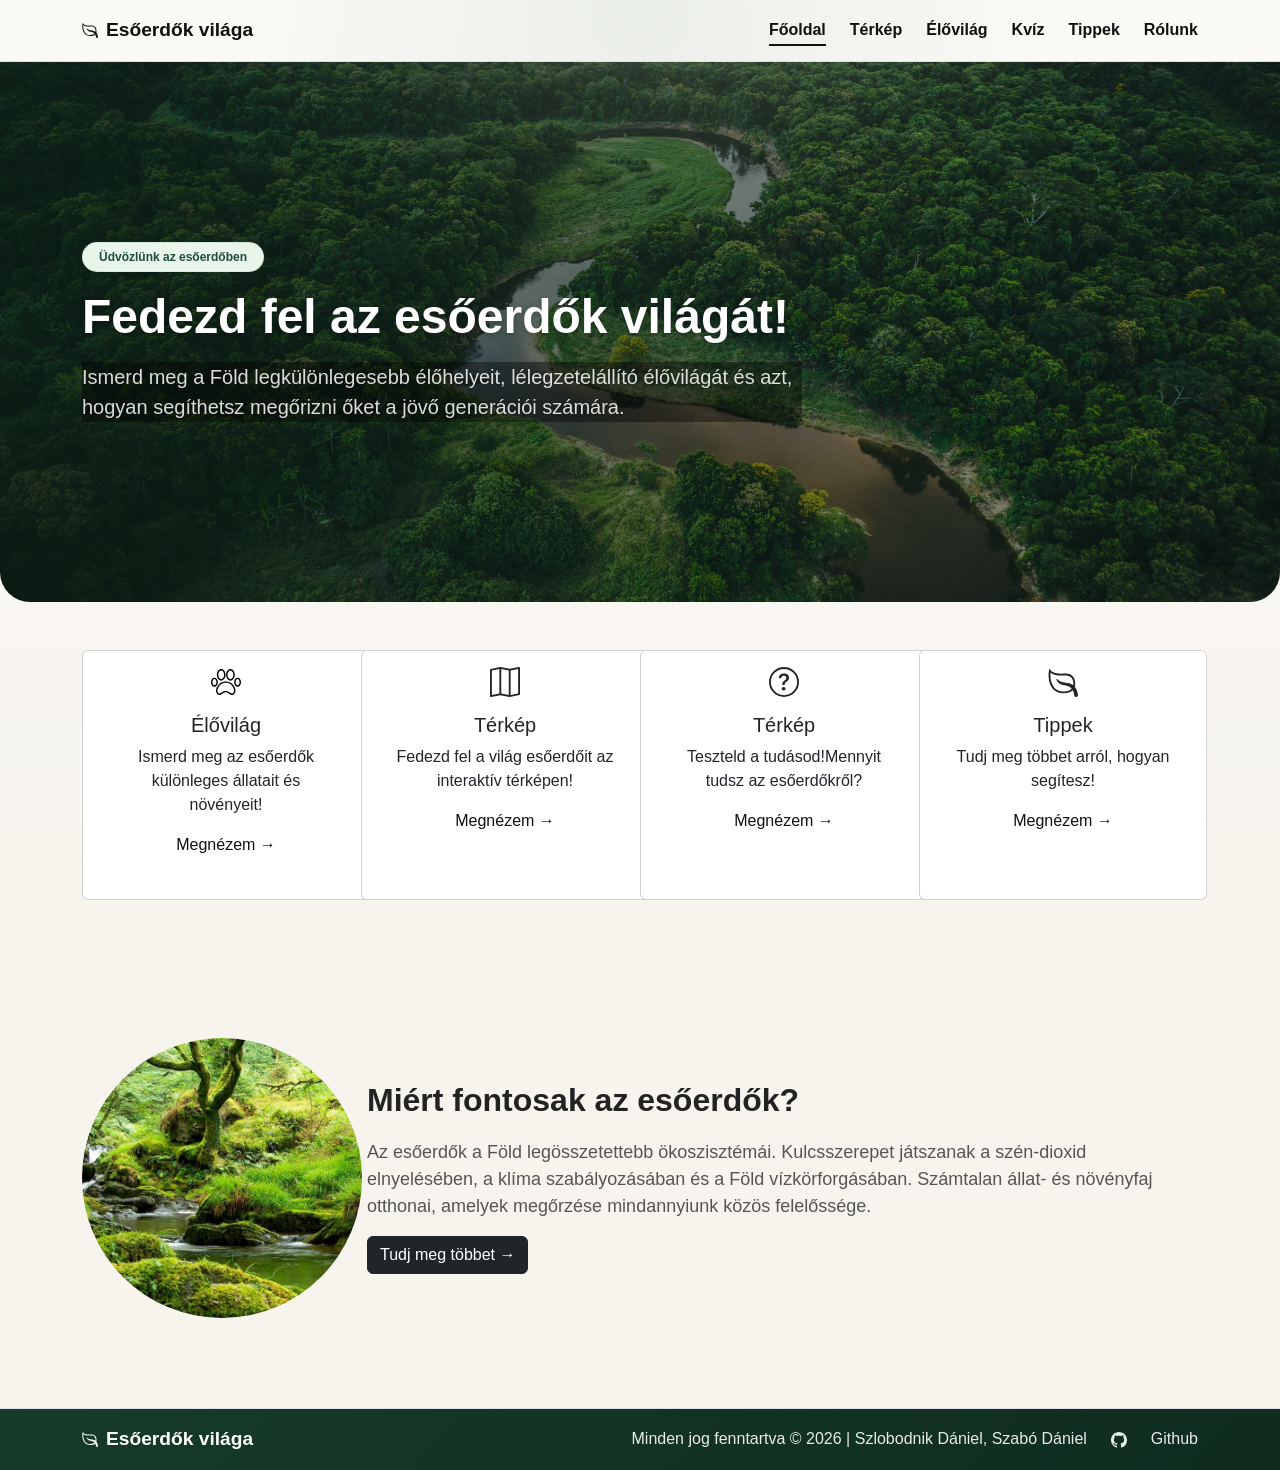
==== commit 4df9d171: "nevek hozzaadassa a footerben" ====
--- a/index.html
+++ b/index.html
@@ -147,7 +147,7 @@
 
             <nav>
                 <ul class="d-flex align-items-center gap-4 m-0 p-0">
-                    <li>Minden jog fenntartva &copy; 2026</li>
+                    <li>Minden jog fenntartva &copy; 2026 | Szlobodnik Dániel, Szabó Dániel</li>
                     <li><svg xmlns="http://www.w3.org/2000/svg" width="16" height="16" fill="currentColor"
                             class="bi bi-github" viewBox="0 0 16 16">
                             <path
